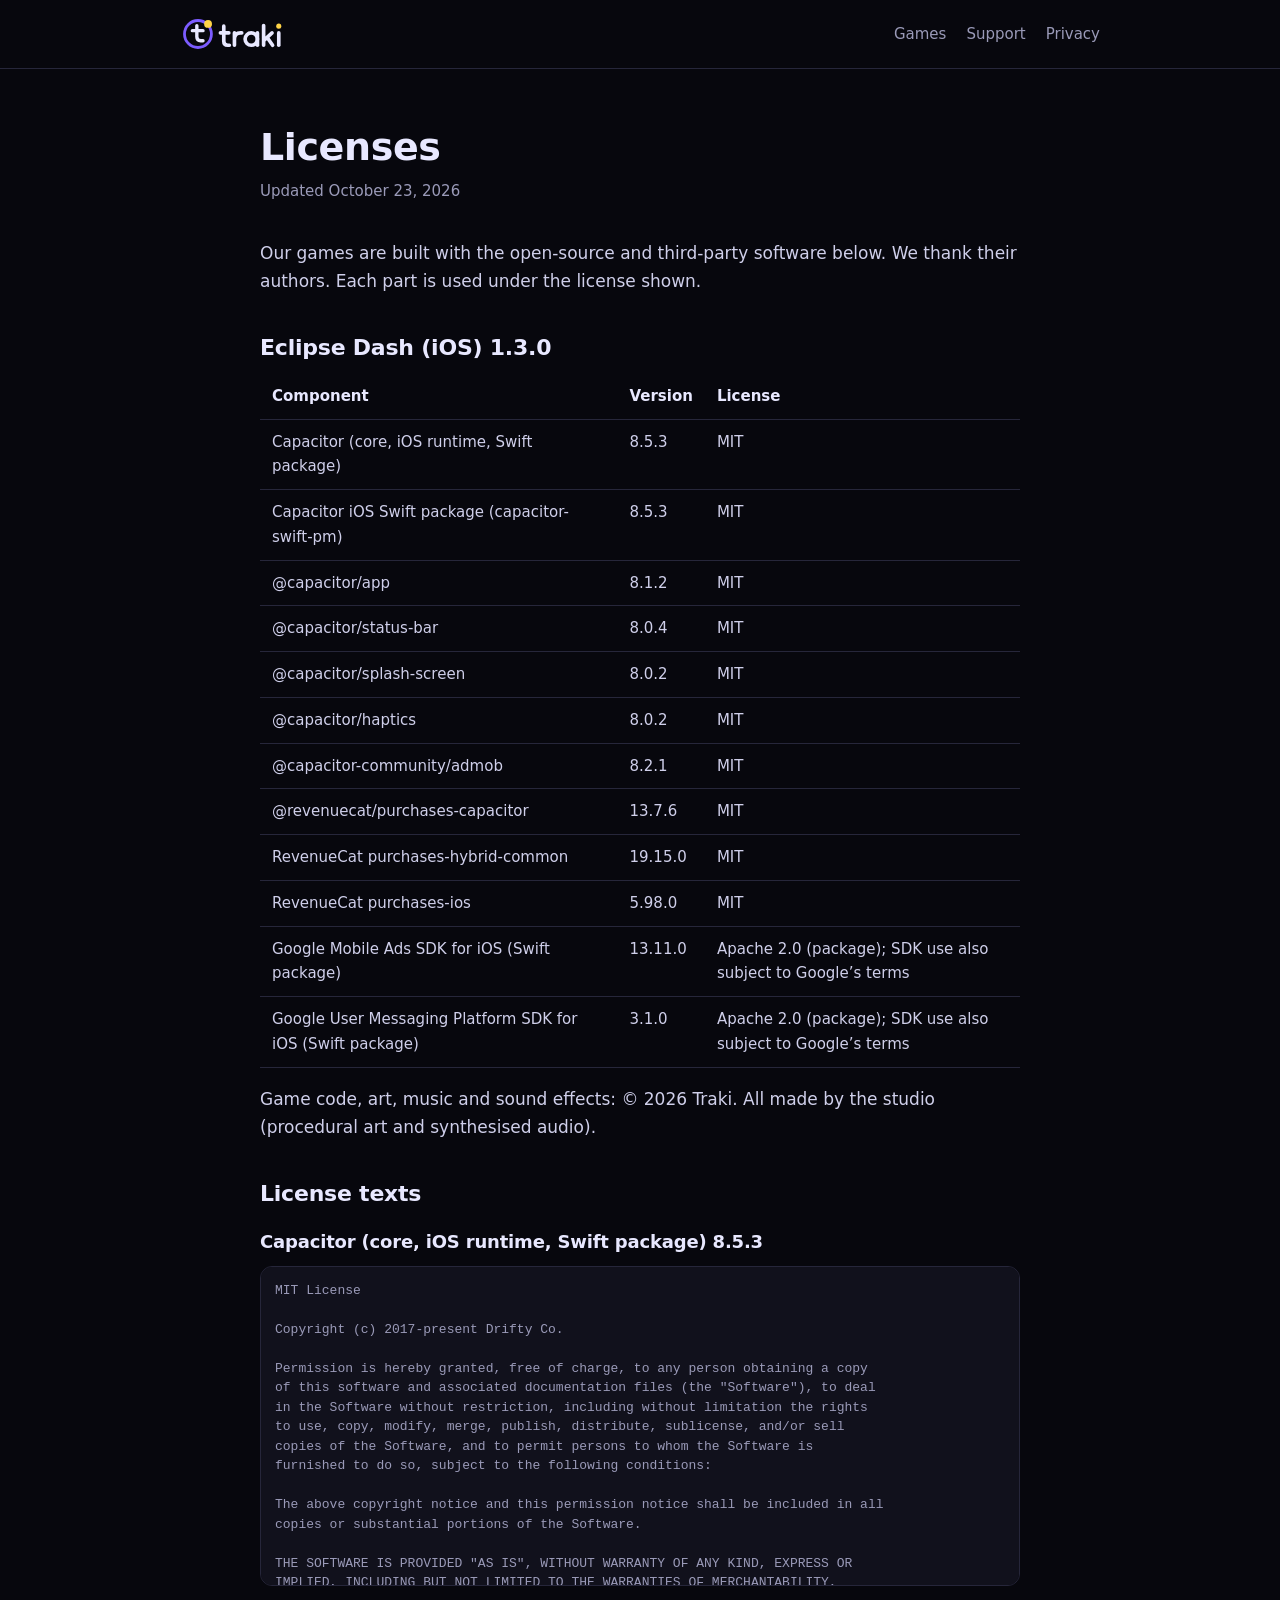
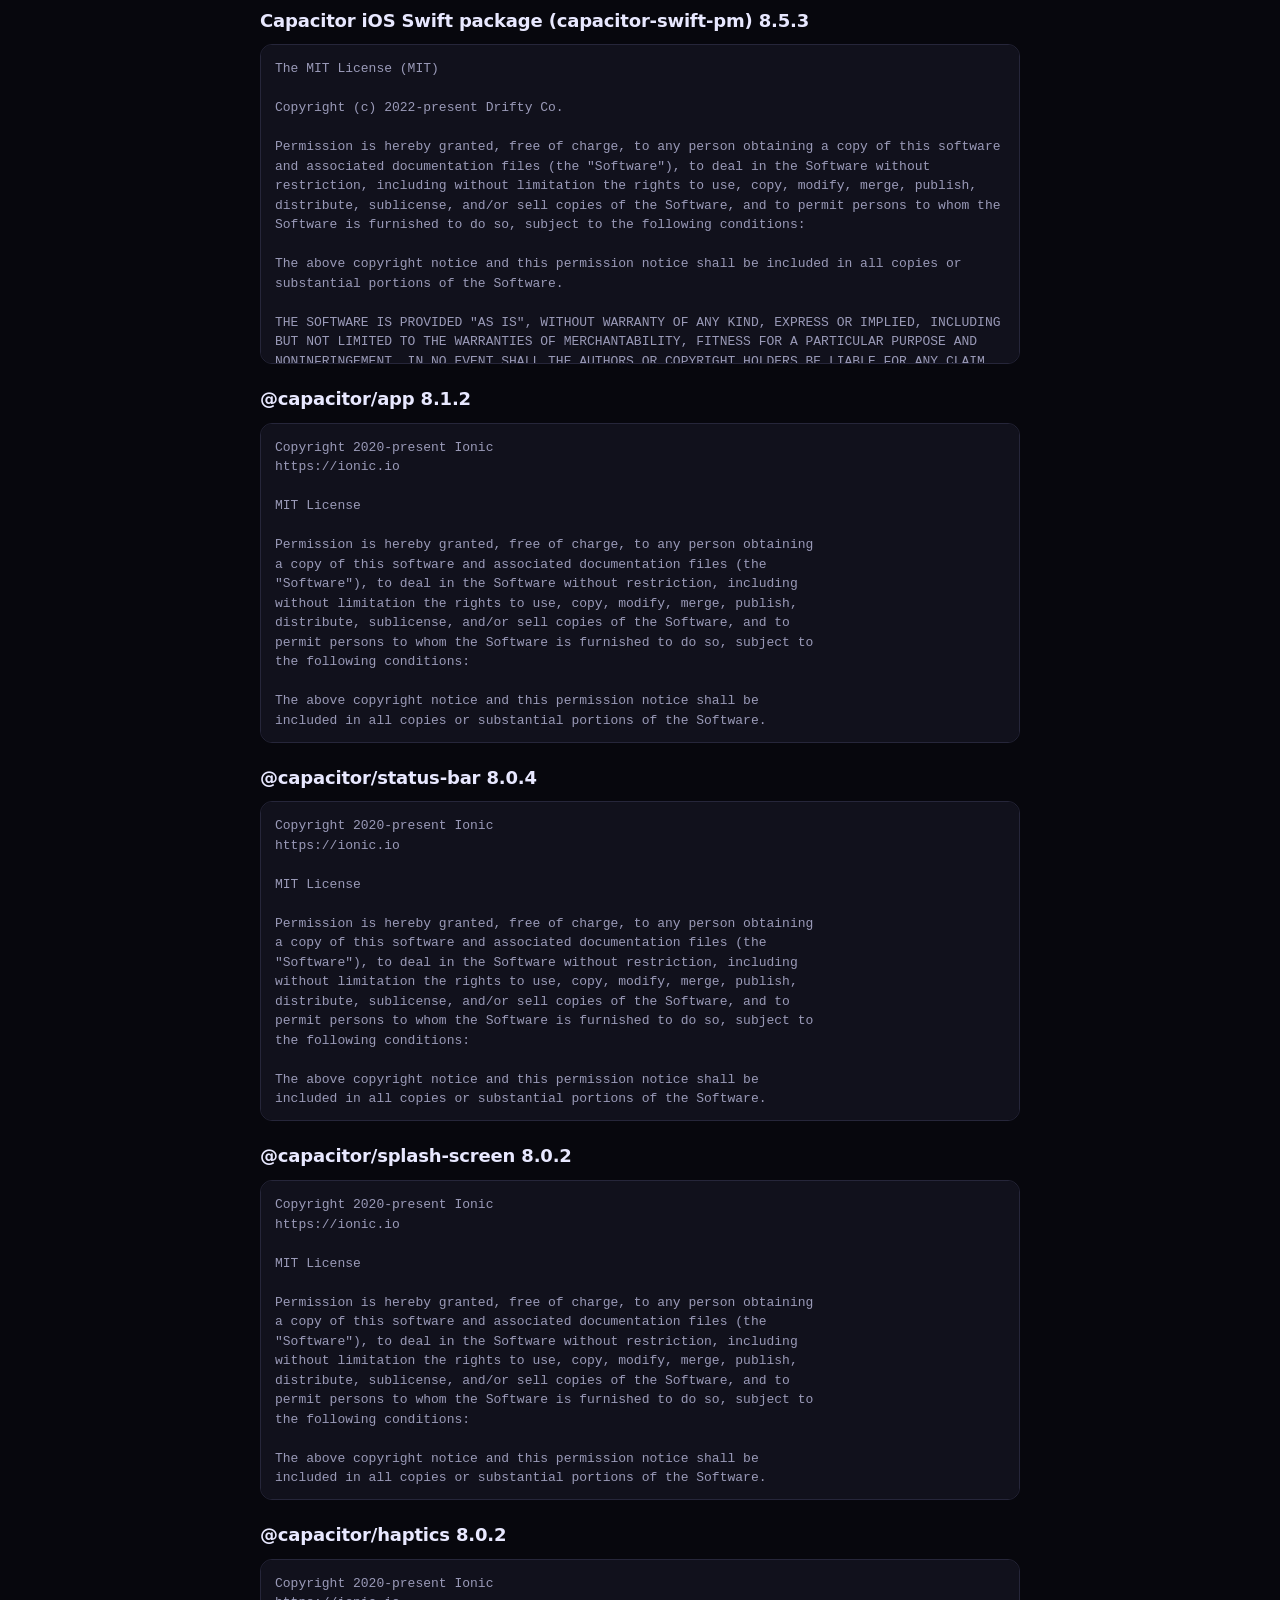
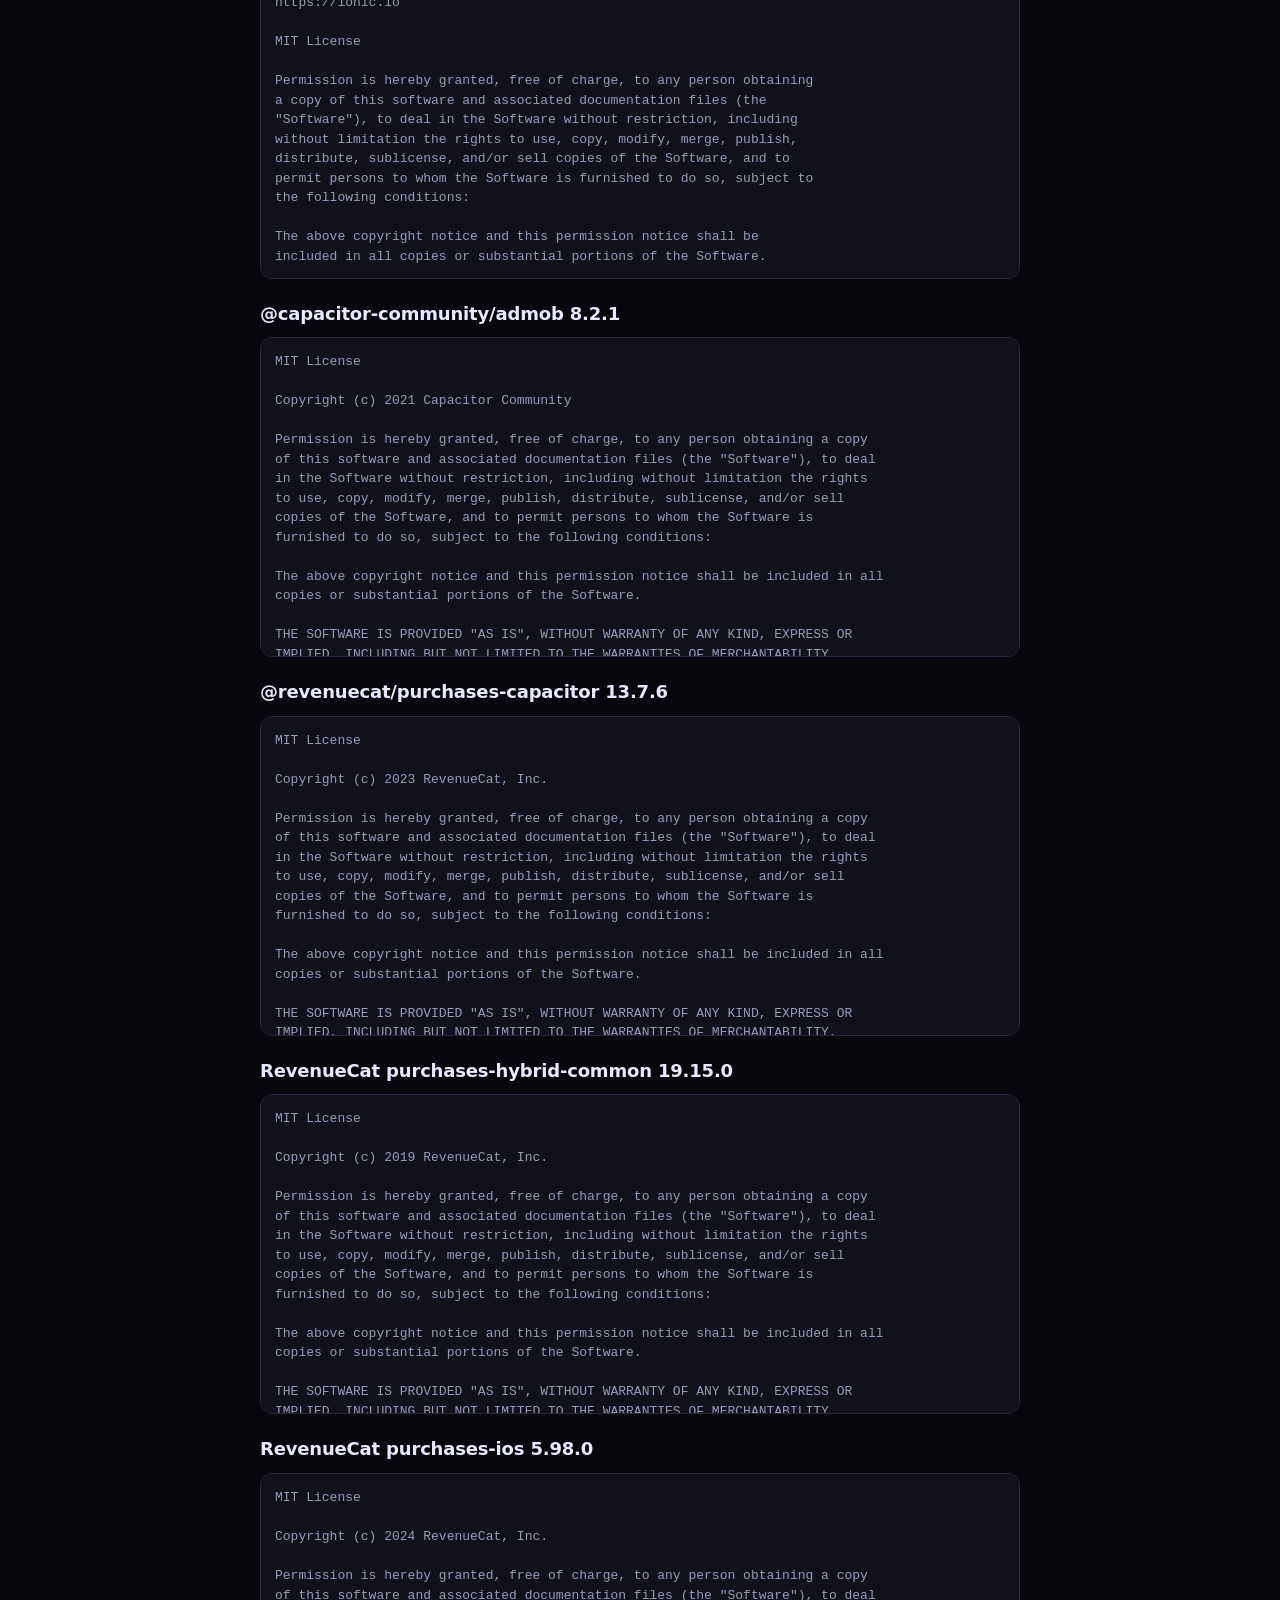
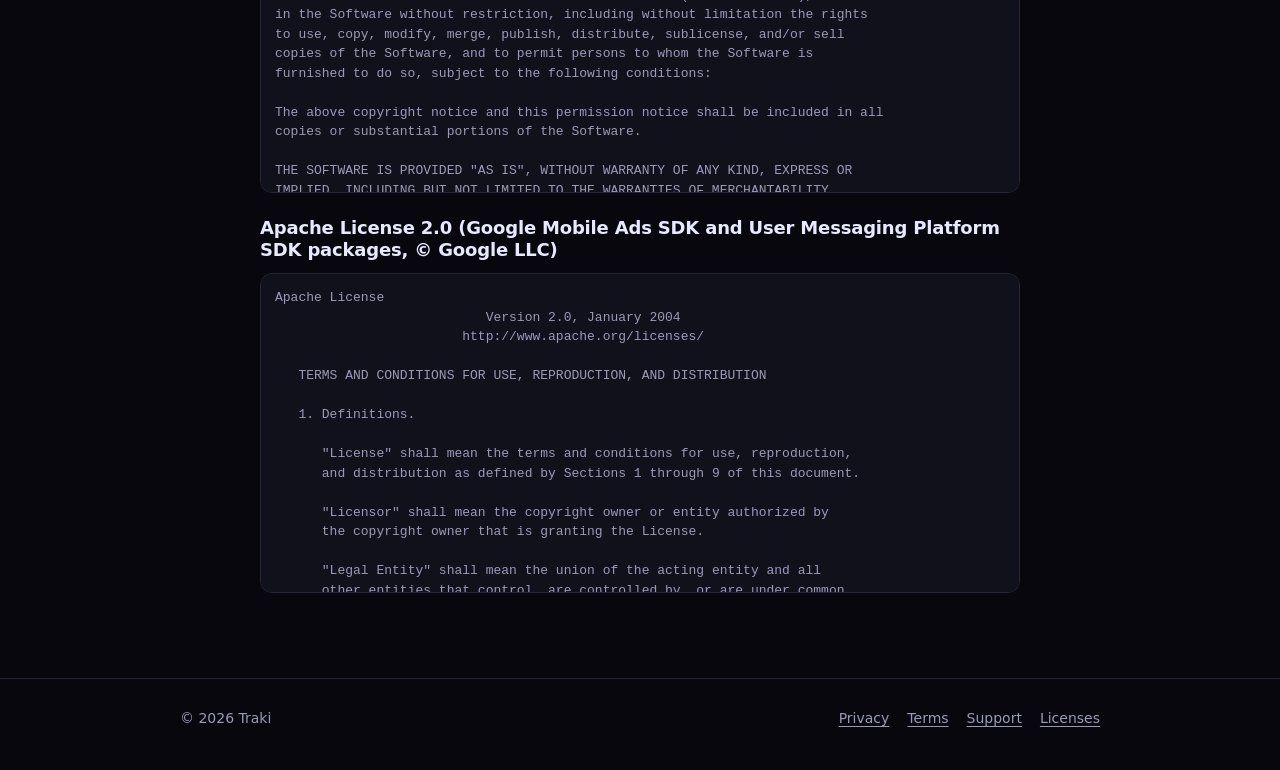
==== licenses.html @ 6c81ede1 "Traki studio site: home, privacy, terms, support, licenses, app-ads.txt Co-Authored-By: Claude Opus " ====
<!doctype html>
<html lang="en">
<head>
  <meta charset="utf-8">
  <meta name="viewport" content="width=device-width, initial-scale=1">
  <title>Licenses — Traki</title>
  <meta name="description" content="Open-source licenses and third-party notices for Traki games.">
  <meta name="theme-color" content="#07070D">
  <link rel="icon" href="assets/favicon.svg" type="image/svg+xml">
  <link rel="apple-touch-icon" href="assets/apple-touch-icon.png">
  <link rel="stylesheet" href="assets/style.css">
</head>
<body>
  <header class="site-header">
    <div class="wrap">
      <a class="brand" href="./"><img src="assets/logo.svg" alt="Traki" width="113" height="36"></a>
      <nav class="nav">
        <a href="./#games">Games</a>
        <a href="support.html">Support</a>
        <a href="privacy.html">Privacy</a>
      </nav>
    </div>
  </header>

  <main class="wrap doc">
    <h1>Licenses</h1>
    <p class="meta">Updated October 23, 2026</p>
    <p>Our games are built with the open-source and third-party software below. We thank their authors. Each part is used under the license shown.</p>

    <h2 id="eclipse-dash">Eclipse Dash (iOS) 1.3.0</h2>
    <div class="table-wrap">
      <table>
        <tr><th>Component</th><th>Version</th><th>License</th></tr>
        <tr><td>Capacitor (core, iOS runtime, Swift package)</td><td>8.5.3</td><td>MIT</td></tr><tr><td>Capacitor iOS Swift package (capacitor-swift-pm)</td><td>8.5.3</td><td>MIT</td></tr><tr><td>@capacitor/app</td><td>8.1.2</td><td>MIT</td></tr><tr><td>@capacitor/status-bar</td><td>8.0.4</td><td>MIT</td></tr><tr><td>@capacitor/splash-screen</td><td>8.0.2</td><td>MIT</td></tr><tr><td>@capacitor/haptics</td><td>8.0.2</td><td>MIT</td></tr><tr><td>@capacitor-community/admob</td><td>8.2.1</td><td>MIT</td></tr><tr><td>@revenuecat/purchases-capacitor</td><td>13.7.6</td><td>MIT</td></tr><tr><td>RevenueCat purchases-hybrid-common</td><td>19.15.0</td><td>MIT</td></tr><tr><td>RevenueCat purchases-ios</td><td>5.98.0</td><td>MIT</td></tr><tr><td>Google Mobile Ads SDK for iOS (Swift package)</td><td>13.11.0</td><td>Apache 2.0 (package); SDK use also subject to Google’s terms</td></tr><tr><td>Google User Messaging Platform SDK for iOS (Swift package)</td><td>3.1.0</td><td>Apache 2.0 (package); SDK use also subject to Google’s terms</td></tr>
      </table>
    </div>
    <p>Game code, art, music and sound effects: © 2026 Traki. All made by the studio (procedural art and synthesised audio).</p>

    <h2>License texts</h2>
    <h3>Capacitor (core, iOS runtime, Swift package) 8.5.3</h3><pre class="license">MIT License

Copyright (c) 2017-present Drifty Co.

Permission is hereby granted, free of charge, to any person obtaining a copy
of this software and associated documentation files (the &quot;Software&quot;), to deal
in the Software without restriction, including without limitation the rights
to use, copy, modify, merge, publish, distribute, sublicense, and/or sell
copies of the Software, and to permit persons to whom the Software is
furnished to do so, subject to the following conditions:

The above copyright notice and this permission notice shall be included in all
copies or substantial portions of the Software.

THE SOFTWARE IS PROVIDED &quot;AS IS&quot;, WITHOUT WARRANTY OF ANY KIND, EXPRESS OR
IMPLIED, INCLUDING BUT NOT LIMITED TO THE WARRANTIES OF MERCHANTABILITY,
FITNESS FOR A PARTICULAR PURPOSE AND NONINFRINGEMENT. IN NO EVENT SHALL THE
AUTHORS OR COPYRIGHT HOLDERS BE LIABLE FOR ANY CLAIM, DAMAGES OR OTHER
LIABILITY, WHETHER IN AN ACTION OF CONTRACT, TORT OR OTHERWISE, ARISING FROM,
OUT OF OR IN CONNECTION WITH THE SOFTWARE OR THE USE OR OTHER DEALINGS IN THE
SOFTWARE.</pre><h3>Capacitor iOS Swift package (capacitor-swift-pm) 8.5.3</h3><pre class="license">The MIT License (MIT)

Copyright (c) 2022-present Drifty Co.

Permission is hereby granted, free of charge, to any person obtaining a copy of this software and associated documentation files (the &quot;Software&quot;), to deal in the Software without restriction, including without limitation the rights to use, copy, modify, merge, publish, distribute, sublicense, and/or sell copies of the Software, and to permit persons to whom the Software is furnished to do so, subject to the following conditions:

The above copyright notice and this permission notice shall be included in all copies or substantial portions of the Software.

THE SOFTWARE IS PROVIDED &quot;AS IS&quot;, WITHOUT WARRANTY OF ANY KIND, EXPRESS OR IMPLIED, INCLUDING BUT NOT LIMITED TO THE WARRANTIES OF MERCHANTABILITY, FITNESS FOR A PARTICULAR PURPOSE AND NONINFRINGEMENT. IN NO EVENT SHALL THE AUTHORS OR COPYRIGHT HOLDERS BE LIABLE FOR ANY CLAIM, DAMAGES OR OTHER LIABILITY, WHETHER IN AN ACTION OF CONTRACT, TORT OR OTHERWISE, ARISING FROM, OUT OF OR IN CONNECTION WITH THE SOFTWARE OR THE USE OR OTHER DEALINGS IN THE SOFTWARE.

Third-party components, software, and/or libraries (collectively, &quot;components&quot;) are included under the licenses specified by their authors. For information about these third-party licenses, refer to the separate legal notices governing such components at NOTICE file at the top level of the package.</pre><h3>@capacitor/app 8.1.2</h3><pre class="license">Copyright 2020-present Ionic
https://ionic.io

MIT License

Permission is hereby granted, free of charge, to any person obtaining
a copy of this software and associated documentation files (the
&quot;Software&quot;), to deal in the Software without restriction, including
without limitation the rights to use, copy, modify, merge, publish,
distribute, sublicense, and/or sell copies of the Software, and to
permit persons to whom the Software is furnished to do so, subject to
the following conditions:

The above copyright notice and this permission notice shall be
included in all copies or substantial portions of the Software.

THE SOFTWARE IS PROVIDED &quot;AS IS&quot;, WITHOUT WARRANTY OF ANY KIND,
EXPRESS OR IMPLIED, INCLUDING BUT NOT LIMITED TO THE WARRANTIES OF
MERCHANTABILITY, FITNESS FOR A PARTICULAR PURPOSE AND
NONINFRINGEMENT. IN NO EVENT SHALL THE AUTHORS OR COPYRIGHT HOLDERS BE
LIABLE FOR ANY CLAIM, DAMAGES OR OTHER LIABILITY, WHETHER IN AN ACTION
OF CONTRACT, TORT OR OTHERWISE, ARISING FROM, OUT OF OR IN CONNECTION
WITH THE SOFTWARE OR THE USE OR OTHER DEALINGS IN THE SOFTWARE.</pre><h3>@capacitor/status-bar 8.0.4</h3><pre class="license">Copyright 2020-present Ionic
https://ionic.io

MIT License

Permission is hereby granted, free of charge, to any person obtaining
a copy of this software and associated documentation files (the
&quot;Software&quot;), to deal in the Software without restriction, including
without limitation the rights to use, copy, modify, merge, publish,
distribute, sublicense, and/or sell copies of the Software, and to
permit persons to whom the Software is furnished to do so, subject to
the following conditions:

The above copyright notice and this permission notice shall be
included in all copies or substantial portions of the Software.

THE SOFTWARE IS PROVIDED &quot;AS IS&quot;, WITHOUT WARRANTY OF ANY KIND,
EXPRESS OR IMPLIED, INCLUDING BUT NOT LIMITED TO THE WARRANTIES OF
MERCHANTABILITY, FITNESS FOR A PARTICULAR PURPOSE AND
NONINFRINGEMENT. IN NO EVENT SHALL THE AUTHORS OR COPYRIGHT HOLDERS BE
LIABLE FOR ANY CLAIM, DAMAGES OR OTHER LIABILITY, WHETHER IN AN ACTION
OF CONTRACT, TORT OR OTHERWISE, ARISING FROM, OUT OF OR IN CONNECTION
WITH THE SOFTWARE OR THE USE OR OTHER DEALINGS IN THE SOFTWARE.</pre><h3>@capacitor/splash-screen 8.0.2</h3><pre class="license">Copyright 2020-present Ionic
https://ionic.io

MIT License

Permission is hereby granted, free of charge, to any person obtaining
a copy of this software and associated documentation files (the
&quot;Software&quot;), to deal in the Software without restriction, including
without limitation the rights to use, copy, modify, merge, publish,
distribute, sublicense, and/or sell copies of the Software, and to
permit persons to whom the Software is furnished to do so, subject to
the following conditions:

The above copyright notice and this permission notice shall be
included in all copies or substantial portions of the Software.

THE SOFTWARE IS PROVIDED &quot;AS IS&quot;, WITHOUT WARRANTY OF ANY KIND,
EXPRESS OR IMPLIED, INCLUDING BUT NOT LIMITED TO THE WARRANTIES OF
MERCHANTABILITY, FITNESS FOR A PARTICULAR PURPOSE AND
NONINFRINGEMENT. IN NO EVENT SHALL THE AUTHORS OR COPYRIGHT HOLDERS BE
LIABLE FOR ANY CLAIM, DAMAGES OR OTHER LIABILITY, WHETHER IN AN ACTION
OF CONTRACT, TORT OR OTHERWISE, ARISING FROM, OUT OF OR IN CONNECTION
WITH THE SOFTWARE OR THE USE OR OTHER DEALINGS IN THE SOFTWARE.</pre><h3>@capacitor/haptics 8.0.2</h3><pre class="license">Copyright 2020-present Ionic
https://ionic.io

MIT License

Permission is hereby granted, free of charge, to any person obtaining
a copy of this software and associated documentation files (the
&quot;Software&quot;), to deal in the Software without restriction, including
without limitation the rights to use, copy, modify, merge, publish,
distribute, sublicense, and/or sell copies of the Software, and to
permit persons to whom the Software is furnished to do so, subject to
the following conditions:

The above copyright notice and this permission notice shall be
included in all copies or substantial portions of the Software.

THE SOFTWARE IS PROVIDED &quot;AS IS&quot;, WITHOUT WARRANTY OF ANY KIND,
EXPRESS OR IMPLIED, INCLUDING BUT NOT LIMITED TO THE WARRANTIES OF
MERCHANTABILITY, FITNESS FOR A PARTICULAR PURPOSE AND
NONINFRINGEMENT. IN NO EVENT SHALL THE AUTHORS OR COPYRIGHT HOLDERS BE
LIABLE FOR ANY CLAIM, DAMAGES OR OTHER LIABILITY, WHETHER IN AN ACTION
OF CONTRACT, TORT OR OTHERWISE, ARISING FROM, OUT OF OR IN CONNECTION
WITH THE SOFTWARE OR THE USE OR OTHER DEALINGS IN THE SOFTWARE.</pre><h3>@capacitor-community/admob 8.2.1</h3><pre class="license">MIT License

Copyright (c) 2021 Capacitor Community

Permission is hereby granted, free of charge, to any person obtaining a copy
of this software and associated documentation files (the &quot;Software&quot;), to deal
in the Software without restriction, including without limitation the rights
to use, copy, modify, merge, publish, distribute, sublicense, and/or sell
copies of the Software, and to permit persons to whom the Software is
furnished to do so, subject to the following conditions:

The above copyright notice and this permission notice shall be included in all
copies or substantial portions of the Software.

THE SOFTWARE IS PROVIDED &quot;AS IS&quot;, WITHOUT WARRANTY OF ANY KIND, EXPRESS OR
IMPLIED, INCLUDING BUT NOT LIMITED TO THE WARRANTIES OF MERCHANTABILITY,
FITNESS FOR A PARTICULAR PURPOSE AND NONINFRINGEMENT. IN NO EVENT SHALL THE
AUTHORS OR COPYRIGHT HOLDERS BE LIABLE FOR ANY CLAIM, DAMAGES OR OTHER
LIABILITY, WHETHER IN AN ACTION OF CONTRACT, TORT OR OTHERWISE, ARISING FROM,
OUT OF OR IN CONNECTION WITH THE SOFTWARE OR THE USE OR OTHER DEALINGS IN THE
SOFTWARE.</pre><h3>@revenuecat/purchases-capacitor 13.7.6</h3><pre class="license">MIT License

Copyright (c) 2023 RevenueCat, Inc.

Permission is hereby granted, free of charge, to any person obtaining a copy
of this software and associated documentation files (the &quot;Software&quot;), to deal
in the Software without restriction, including without limitation the rights
to use, copy, modify, merge, publish, distribute, sublicense, and/or sell
copies of the Software, and to permit persons to whom the Software is
furnished to do so, subject to the following conditions:

The above copyright notice and this permission notice shall be included in all
copies or substantial portions of the Software.

THE SOFTWARE IS PROVIDED &quot;AS IS&quot;, WITHOUT WARRANTY OF ANY KIND, EXPRESS OR
IMPLIED, INCLUDING BUT NOT LIMITED TO THE WARRANTIES OF MERCHANTABILITY,
FITNESS FOR A PARTICULAR PURPOSE AND NONINFRINGEMENT. IN NO EVENT SHALL THE
AUTHORS OR COPYRIGHT HOLDERS BE LIABLE FOR ANY CLAIM, DAMAGES OR OTHER
LIABILITY, WHETHER IN AN ACTION OF CONTRACT, TORT OR OTHERWISE, ARISING FROM,
OUT OF OR IN CONNECTION WITH THE SOFTWARE OR THE USE OR OTHER DEALINGS IN THE
SOFTWARE.</pre><h3>RevenueCat purchases-hybrid-common 19.15.0</h3><pre class="license">MIT License

Copyright (c) 2019 RevenueCat, Inc.

Permission is hereby granted, free of charge, to any person obtaining a copy
of this software and associated documentation files (the &quot;Software&quot;), to deal
in the Software without restriction, including without limitation the rights
to use, copy, modify, merge, publish, distribute, sublicense, and/or sell
copies of the Software, and to permit persons to whom the Software is
furnished to do so, subject to the following conditions:

The above copyright notice and this permission notice shall be included in all
copies or substantial portions of the Software.

THE SOFTWARE IS PROVIDED &quot;AS IS&quot;, WITHOUT WARRANTY OF ANY KIND, EXPRESS OR
IMPLIED, INCLUDING BUT NOT LIMITED TO THE WARRANTIES OF MERCHANTABILITY,
FITNESS FOR A PARTICULAR PURPOSE AND NONINFRINGEMENT. IN NO EVENT SHALL THE
AUTHORS OR COPYRIGHT HOLDERS BE LIABLE FOR ANY CLAIM, DAMAGES OR OTHER
LIABILITY, WHETHER IN AN ACTION OF CONTRACT, TORT OR OTHERWISE, ARISING FROM,
OUT OF OR IN CONNECTION WITH THE SOFTWARE OR THE USE OR OTHER DEALINGS IN THE
SOFTWARE.</pre><h3>RevenueCat purchases-ios 5.98.0</h3><pre class="license">MIT License

Copyright (c) 2024 RevenueCat, Inc.

Permission is hereby granted, free of charge, to any person obtaining a copy
of this software and associated documentation files (the &quot;Software&quot;), to deal
in the Software without restriction, including without limitation the rights
to use, copy, modify, merge, publish, distribute, sublicense, and/or sell
copies of the Software, and to permit persons to whom the Software is
furnished to do so, subject to the following conditions:

The above copyright notice and this permission notice shall be included in all
copies or substantial portions of the Software.

THE SOFTWARE IS PROVIDED &quot;AS IS&quot;, WITHOUT WARRANTY OF ANY KIND, EXPRESS OR
IMPLIED, INCLUDING BUT NOT LIMITED TO THE WARRANTIES OF MERCHANTABILITY,
FITNESS FOR A PARTICULAR PURPOSE AND NONINFRINGEMENT. IN NO EVENT SHALL THE
AUTHORS OR COPYRIGHT HOLDERS BE LIABLE FOR ANY CLAIM, DAMAGES OR OTHER
LIABILITY, WHETHER IN AN ACTION OF CONTRACT, TORT OR OTHERWISE, ARISING FROM,
OUT OF OR IN CONNECTION WITH THE SOFTWARE OR THE USE OR OTHER DEALINGS IN THE
SOFTWARE.</pre>
    <h3>Apache License 2.0 (Google Mobile Ads SDK and User Messaging Platform SDK packages, © Google LLC)</h3>
    <pre class="license">Apache License
                           Version 2.0, January 2004
                        http://www.apache.org/licenses/

   TERMS AND CONDITIONS FOR USE, REPRODUCTION, AND DISTRIBUTION

   1. Definitions.

      &quot;License&quot; shall mean the terms and conditions for use, reproduction,
      and distribution as defined by Sections 1 through 9 of this document.

      &quot;Licensor&quot; shall mean the copyright owner or entity authorized by
      the copyright owner that is granting the License.

      &quot;Legal Entity&quot; shall mean the union of the acting entity and all
      other entities that control, are controlled by, or are under common
      control with that entity. For the purposes of this definition,
      &quot;control&quot; means (i) the power, direct or indirect, to cause the
      direction or management of such entity, whether by contract or
      otherwise, or (ii) ownership of fifty percent (50%) or more of the
      outstanding shares, or (iii) beneficial ownership of such entity.

      &quot;You&quot; (or &quot;Your&quot;) shall mean an individual or Legal Entity
      exercising permissions granted by this License.

      &quot;Source&quot; form shall mean the preferred form for making modifications,
      including but not limited to software source code, documentation
      source, and configuration files.

      &quot;Object&quot; form shall mean any form resulting from mechanical
      transformation or translation of a Source form, including but
      not limited to compiled object code, generated documentation,
      and conversions to other media types.

      &quot;Work&quot; shall mean the work of authorship, whether in Source or
      Object form, made available under the License, as indicated by a
      copyright notice that is included in or attached to the work
      (an example is provided in the Appendix below).

      &quot;Derivative Works&quot; shall mean any work, whether in Source or Object
      form, that is based on (or derived from) the Work and for which the
      editorial revisions, annotations, elaborations, or other modifications
      represent, as a whole, an original work of authorship. For the purposes
      of this License, Derivative Works shall not include works that remain
      separable from, or merely link (or bind by name) to the interfaces of,
      the Work and Derivative Works thereof.

      &quot;Contribution&quot; shall mean any work of authorship, including
      the original version of the Work and any modifications or additions
      to that Work or Derivative Works thereof, that is intentionally
      submitted to Licensor for inclusion in the Work by the copyright owner
      or by an individual or Legal Entity authorized to submit on behalf of
      the copyright owner. For the purposes of this definition, &quot;submitted&quot;
      means any form of electronic, verbal, or written communication sent
      to the Licensor or its representatives, including but not limited to
      communication on electronic mailing lists, source code control systems,
      and issue tracking systems that are managed by, or on behalf of, the
      Licensor for the purpose of discussing and improving the Work, but
      excluding communication that is conspicuously marked or otherwise
      designated in writing by the copyright owner as &quot;Not a Contribution.&quot;

      &quot;Contributor&quot; shall mean Licensor and any individual or Legal Entity
      on behalf of whom a Contribution has been received by Licensor and
      subsequently incorporated within the Work.

   2. Grant of Copyright License. Subject to the terms and conditions of
      this License, each Contributor hereby grants to You a perpetual,
      worldwide, non-exclusive, no-charge, royalty-free, irrevocable
      copyright license to reproduce, prepare Derivative Works of,
      publicly display, publicly perform, sublicense, and distribute the
      Work and such Derivative Works in Source or Object form.

   3. Grant of Patent License. Subject to the terms and conditions of
      this License, each Contributor hereby grants to You a perpetual,
      worldwide, non-exclusive, no-charge, royalty-free, irrevocable
      (except as stated in this section) patent license to make, have made,
      use, offer to sell, sell, import, and otherwise transfer the Work,
      where such license applies only to those patent claims licensable
      by such Contributor that are necessarily infringed by their
      Contribution(s) alone or by combination of their Contribution(s)
      with the Work to which such Contribution(s) was submitted. If You
      institute patent litigation against any entity (including a
      cross-claim or counterclaim in a lawsuit) alleging that the Work
      or a Contribution incorporated within the Work constitutes direct
      or contributory patent infringement, then any patent licenses
      granted to You under this License for that Work shall terminate
      as of the date such litigation is filed.

   4. Redistribution. You may reproduce and distribute copies of the
      Work or Derivative Works thereof in any medium, with or without
      modifications, and in Source or Object form, provided that You
      meet the following conditions:

      (a) You must give any other recipients of the Work or
          Derivative Works a copy of this License; and

      (b) You must cause any modified files to carry prominent notices
          stating that You changed the files; and

      (c) You must retain, in the Source form of any Derivative Works
          that You distribute, all copyright, patent, trademark, and
          attribution notices from the Source form of the Work,
          excluding those notices that do not pertain to any part of
          the Derivative Works; and

      (d) If the Work includes a &quot;NOTICE&quot; text file as part of its
          distribution, then any Derivative Works that You distribute must
          include a readable copy of the attribution notices contained
          within such NOTICE file, excluding those notices that do not
          pertain to any part of the Derivative Works, in at least one
          of the following places: within a NOTICE text file distributed
          as part of the Derivative Works; within the Source form or
          documentation, if provided along with the Derivative Works; or,
          within a display generated by the Derivative Works, if and
          wherever such third-party notices normally appear. The contents
          of the NOTICE file are for informational purposes only and
          do not modify the License. You may add Your own attribution
          notices within Derivative Works that You distribute, alongside
          or as an addendum to the NOTICE text from the Work, provided
          that such additional attribution notices cannot be construed
          as modifying the License.

      You may add Your own copyright statement to Your modifications and
      may provide additional or different license terms and conditions
      for use, reproduction, or distribution of Your modifications, or
      for any such Derivative Works as a whole, provided Your use,
      reproduction, and distribution of the Work otherwise complies with
      the conditions stated in this License.

   5. Submission of Contributions. Unless You explicitly state otherwise,
      any Contribution intentionally submitted for inclusion in the Work
      by You to the Licensor shall be under the terms and conditions of
      this License, without any additional terms or conditions.
      Notwithstanding the above, nothing herein shall supersede or modify
      the terms of any separate license agreement you may have executed
      with Licensor regarding such Contributions.

   6. Trademarks. This License does not grant permission to use the trade
      names, trademarks, service marks, or product names of the Licensor,
      except as required for reasonable and customary use in describing the
      origin of the Work and reproducing the content of the NOTICE file.

   7. Disclaimer of Warranty. Unless required by applicable law or
      agreed to in writing, Licensor provides the Work (and each
      Contributor provides its Contributions) on an &quot;AS IS&quot; BASIS,
      WITHOUT WARRANTIES OR CONDITIONS OF ANY KIND, either express or
      implied, including, without limitation, any warranties or conditions
      of TITLE, NON-INFRINGEMENT, MERCHANTABILITY, or FITNESS FOR A
      PARTICULAR PURPOSE. You are solely responsible for determining the
      appropriateness of using or redistributing the Work and assume any
      risks associated with Your exercise of permissions under this License.

   8. Limitation of Liability. In no event and under no legal theory,
      whether in tort (including negligence), contract, or otherwise,
      unless required by applicable law (such as deliberate and grossly
      negligent acts) or agreed to in writing, shall any Contributor be
      liable to You for damages, including any direct, indirect, special,
      incidental, or consequential damages of any character arising as a
      result of this License or out of the use or inability to use the
      Work (including but not limited to damages for loss of goodwill,
      work stoppage, computer failure or malfunction, or any and all
      other commercial damages or losses), even if such Contributor
      has been advised of the possibility of such damages.

   9. Accepting Warranty or Additional Liability. While redistributing
      the Work or Derivative Works thereof, You may choose to offer,
      and charge a fee for, acceptance of support, warranty, indemnity,
      or other liability obligations and/or rights consistent with this
      License. However, in accepting such obligations, You may act only
      on Your own behalf and on Your sole responsibility, not on behalf
      of any other Contributor, and only if You agree to indemnify,
      defend, and hold each Contributor harmless for any liability
      incurred by, or claims asserted against, such Contributor by reason
      of your accepting any such warranty or additional liability.

   END OF TERMS AND CONDITIONS

   APPENDIX: How to apply the Apache License to your work.

      To apply the Apache License to your work, attach the following
      boilerplate notice, with the fields enclosed by brackets &quot;[]&quot;
      replaced with your own identifying information. (Don&#x27;t include
      the brackets!)  The text should be enclosed in the appropriate
      comment syntax for the file format. We also recommend that a
      file or class name and description of purpose be included on the
      same &quot;printed page&quot; as the copyright notice for easier
      identification within third-party archives.

   Copyright 2021 Google LLC

   Licensed under the Apache License, Version 2.0 (the &quot;License&quot;);
   you may not use this file except in compliance with the License.
   You may obtain a copy of the License at

       http://www.apache.org/licenses/LICENSE-2.0

   Unless required by applicable law or agreed to in writing, software
   distributed under the License is distributed on an &quot;AS IS&quot; BASIS,
   WITHOUT WARRANTIES OR CONDITIONS OF ANY KIND, either express or implied.
   See the License for the specific language governing permissions and
   limitations under the License.</pre>
  </main>

  <footer class="site-footer">
    <div class="wrap">
      <span>© 2026 Traki</span>
      <nav>
        <a href="privacy.html">Privacy</a>
        <a href="terms.html">Terms</a>
        <a href="support.html">Support</a>
        <a href="licenses.html">Licenses</a>
      </nav>
    </div>
  </footer>
</body>
</html>
---- assets/style.css ----
/* Traki studio site — Midnight arcade palette */
:root {
  --bg: #07070D;
  --surface: #11111C;
  --surface-2: #1A1A2A;
  --line: #26263A;
  --text: #E8E8FF;
  --muted: #9A9AB8;
  --violet: #7C5CFF;
  --violet-soft: #A994FF;
  --sun: #FFD447;
  --radius: 16px;
  --max: 960px;
  color-scheme: dark;
}

* { box-sizing: border-box; }
html { -webkit-text-size-adjust: 100%; }
body {
  margin: 0;
  background: var(--bg);
  color: var(--text);
  font: 17px/1.65 ui-rounded, "SF Pro Rounded", system-ui, -apple-system, "Segoe UI", Roboto, sans-serif;
}
a { color: var(--violet-soft); text-underline-offset: 3px; }
a:hover { color: var(--sun); }
img { max-width: 100%; height: auto; display: block; }

.wrap { max-width: var(--max); margin: 0 auto; padding: 0 20px; }

/* header */
.site-header { border-bottom: 1px solid var(--line); }
.site-header .wrap { display: flex; align-items: center; justify-content: space-between; gap: 16px; height: 68px; }
.brand img { height: 36px; width: auto; }
.nav { display: flex; gap: 20px; font-size: 15px; }
.nav a { color: var(--muted); text-decoration: none; }
.nav a:hover, .nav a[aria-current="page"] { color: var(--text); }

/* hero */
.hero { position: relative; overflow: hidden; padding: 88px 0 72px; text-align: center; }
.orbit {
  position: absolute; left: 50%; top: 0; width: min(640px, 130vw); aspect-ratio: 1;
  transform: translate(-50%, -58%); border: 2px solid rgba(124, 92, 255, .28); border-radius: 50%;
  pointer-events: none;
}
.hero img { width: min(420px, 80vw); margin: 0 auto 28px; position: relative; }
.hero p { color: var(--muted); font-size: 20px; margin: 0 auto; max-width: 30ch; position: relative; }

/* sections */
section { padding: 48px 0; }
h1, h2, h3 { line-height: 1.2; letter-spacing: -.01em; }
h2 { font-size: 28px; margin: 0 0 24px; }

.game {
  display: grid; grid-template-columns: 260px 1fr; gap: 32px; align-items: center;
  background: var(--surface); border: 1px solid var(--line); border-radius: 24px; padding: 28px;
}
.game img { border-radius: 18px; border: 1px solid var(--line); }
.game h3 { font-size: 26px; margin: 0 0 8px; }
.game p { color: var(--muted); margin: 0 0 16px; }
.tag {
  display: inline-block; font-size: 13px; padding: 4px 12px; border-radius: 999px;
  background: rgba(255, 212, 71, .12); color: var(--sun); margin-bottom: 12px;
}
.links { display: flex; flex-wrap: wrap; gap: 16px; font-size: 15px; }

.about { color: var(--muted); max-width: 62ch; }

/* legal + support pages */
.doc { padding-top: 56px; padding-bottom: 72px; max-width: 800px; }
.doc h1 { font-size: 38px; margin: 0 0 8px; }
.doc .meta { color: var(--muted); margin: 0 0 36px; font-size: 15px; }
.doc h2 { font-size: 22px; margin: 40px 0 12px; }
.doc h3 { font-size: 18px; margin: 24px 0 8px; }
.doc p, .doc li { color: #CFCFEA; }
.doc ul { padding-left: 22px; }
.doc li { margin: 6px 0; }
.callout {
  background: var(--surface); border: 1px solid var(--line); border-left: 4px solid var(--violet);
  border-radius: 0 var(--radius) var(--radius) 0; padding: 16px 20px; margin: 0 0 32px;
}
.callout p { margin: 0; }
.table-wrap { overflow-x: auto; }
table { width: 100%; border-collapse: collapse; font-size: 15px; }
th, td { text-align: left; vertical-align: top; padding: 10px 12px; border-bottom: 1px solid var(--line); }
th { color: var(--text); font-weight: 600; }
td { color: #CFCFEA; }
.faq details {
  background: var(--surface); border: 1px solid var(--line); border-radius: var(--radius);
  padding: 14px 20px; margin: 0 0 12px;
}
.faq summary { cursor: pointer; font-weight: 600; }
.faq details p { margin: 10px 0 0; }
.mail {
  display: inline-block; background: var(--violet); color: #fff; text-decoration: none;
  padding: 12px 22px; border-radius: 999px; font-weight: 600;
}
.mail:hover { background: var(--sun); color: var(--bg); }

/* footer */
.site-footer { border-top: 1px solid var(--line); padding: 28px 0 40px; color: var(--muted); font-size: 14px; }
.site-footer .wrap { display: flex; flex-wrap: wrap; justify-content: space-between; gap: 12px; }
.site-footer nav { display: flex; gap: 18px; }
.site-footer a { color: var(--muted); }

@media (max-width: 640px) {
  .nav { gap: 14px; font-size: 14px; }
  .brand img { height: 30px; }
  .hero { padding: 64px 0 48px; }
  .game { grid-template-columns: 1fr; padding: 20px; }
  .game img { max-width: 280px; width: 100%; margin: 0 auto; }
  .doc h1 { font-size: 30px; }
}

/* Licenses page */
pre.license { white-space: pre-wrap; word-break: break-word; font-size: 13px; line-height: 1.5; background: var(--surface); border: 1px solid var(--line); border-radius: 12px; padding: 14px; max-height: 320px; overflow: auto; color: var(--muted); }
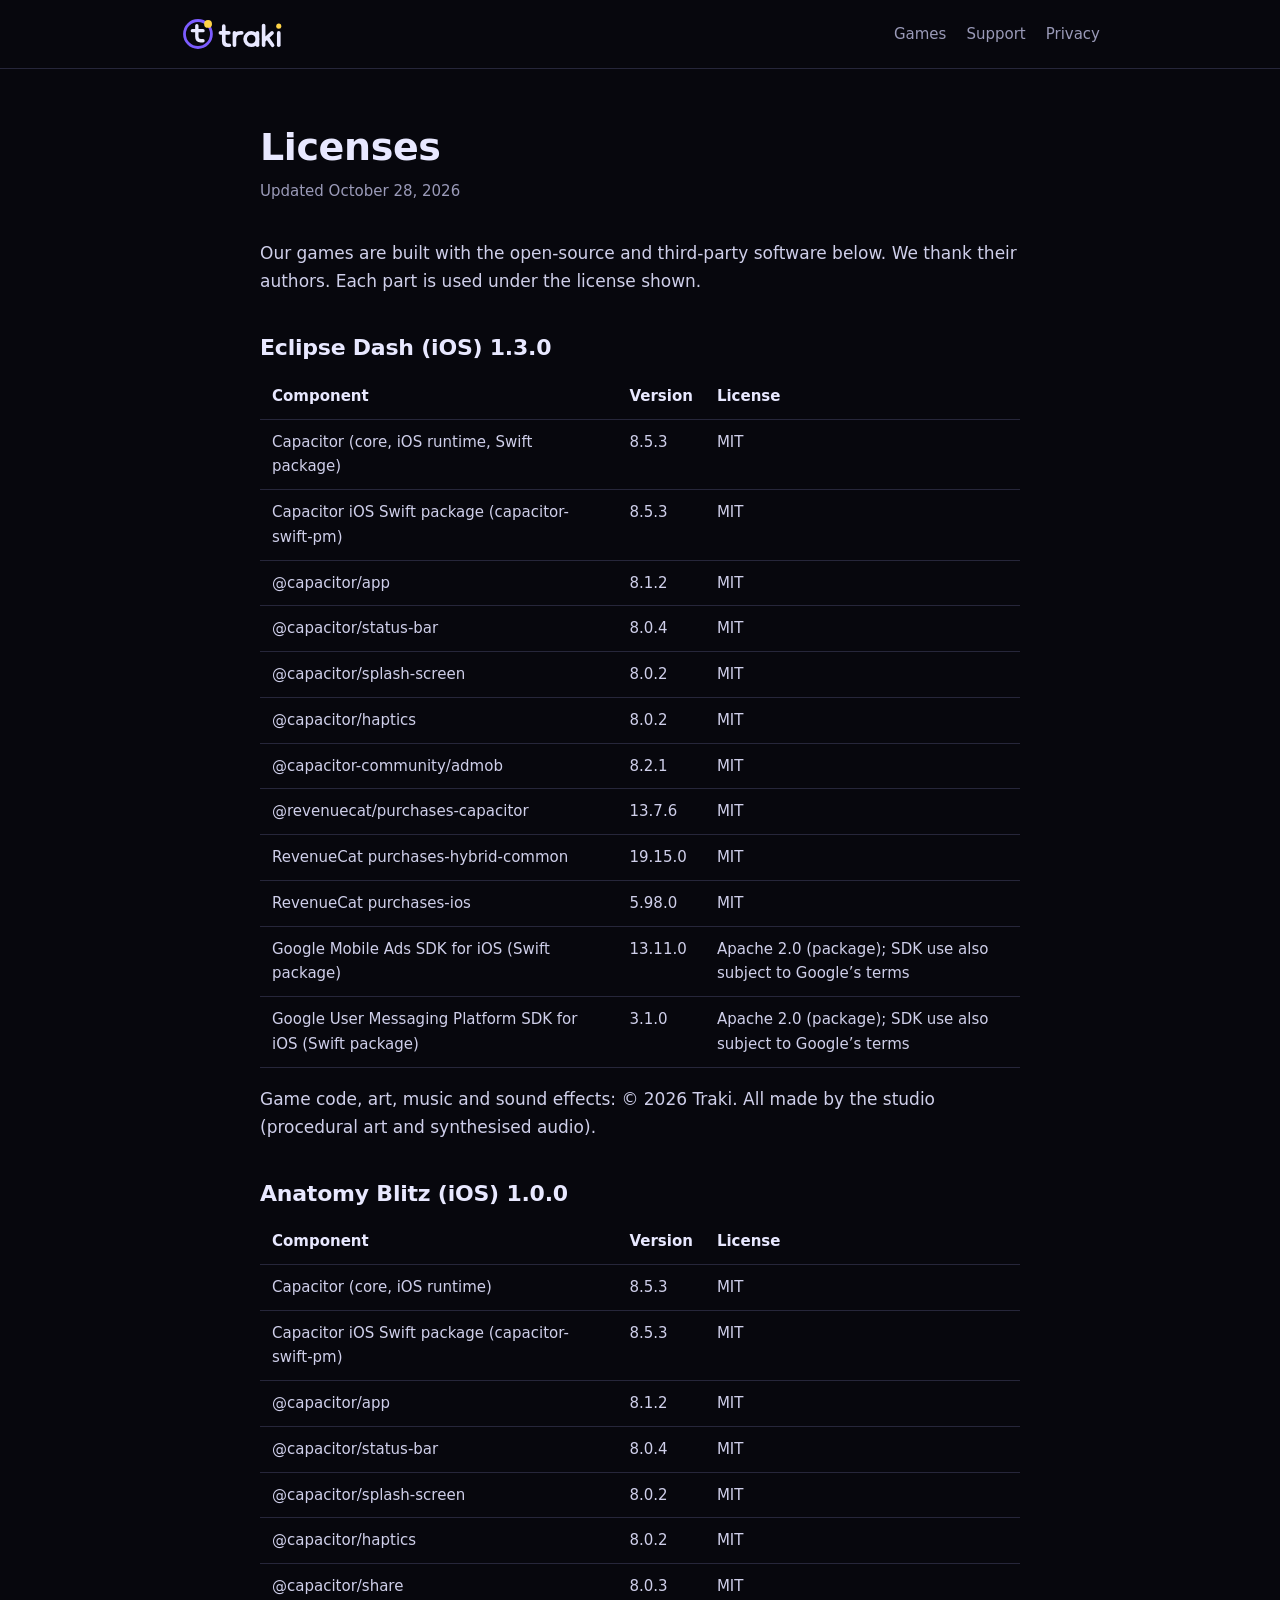
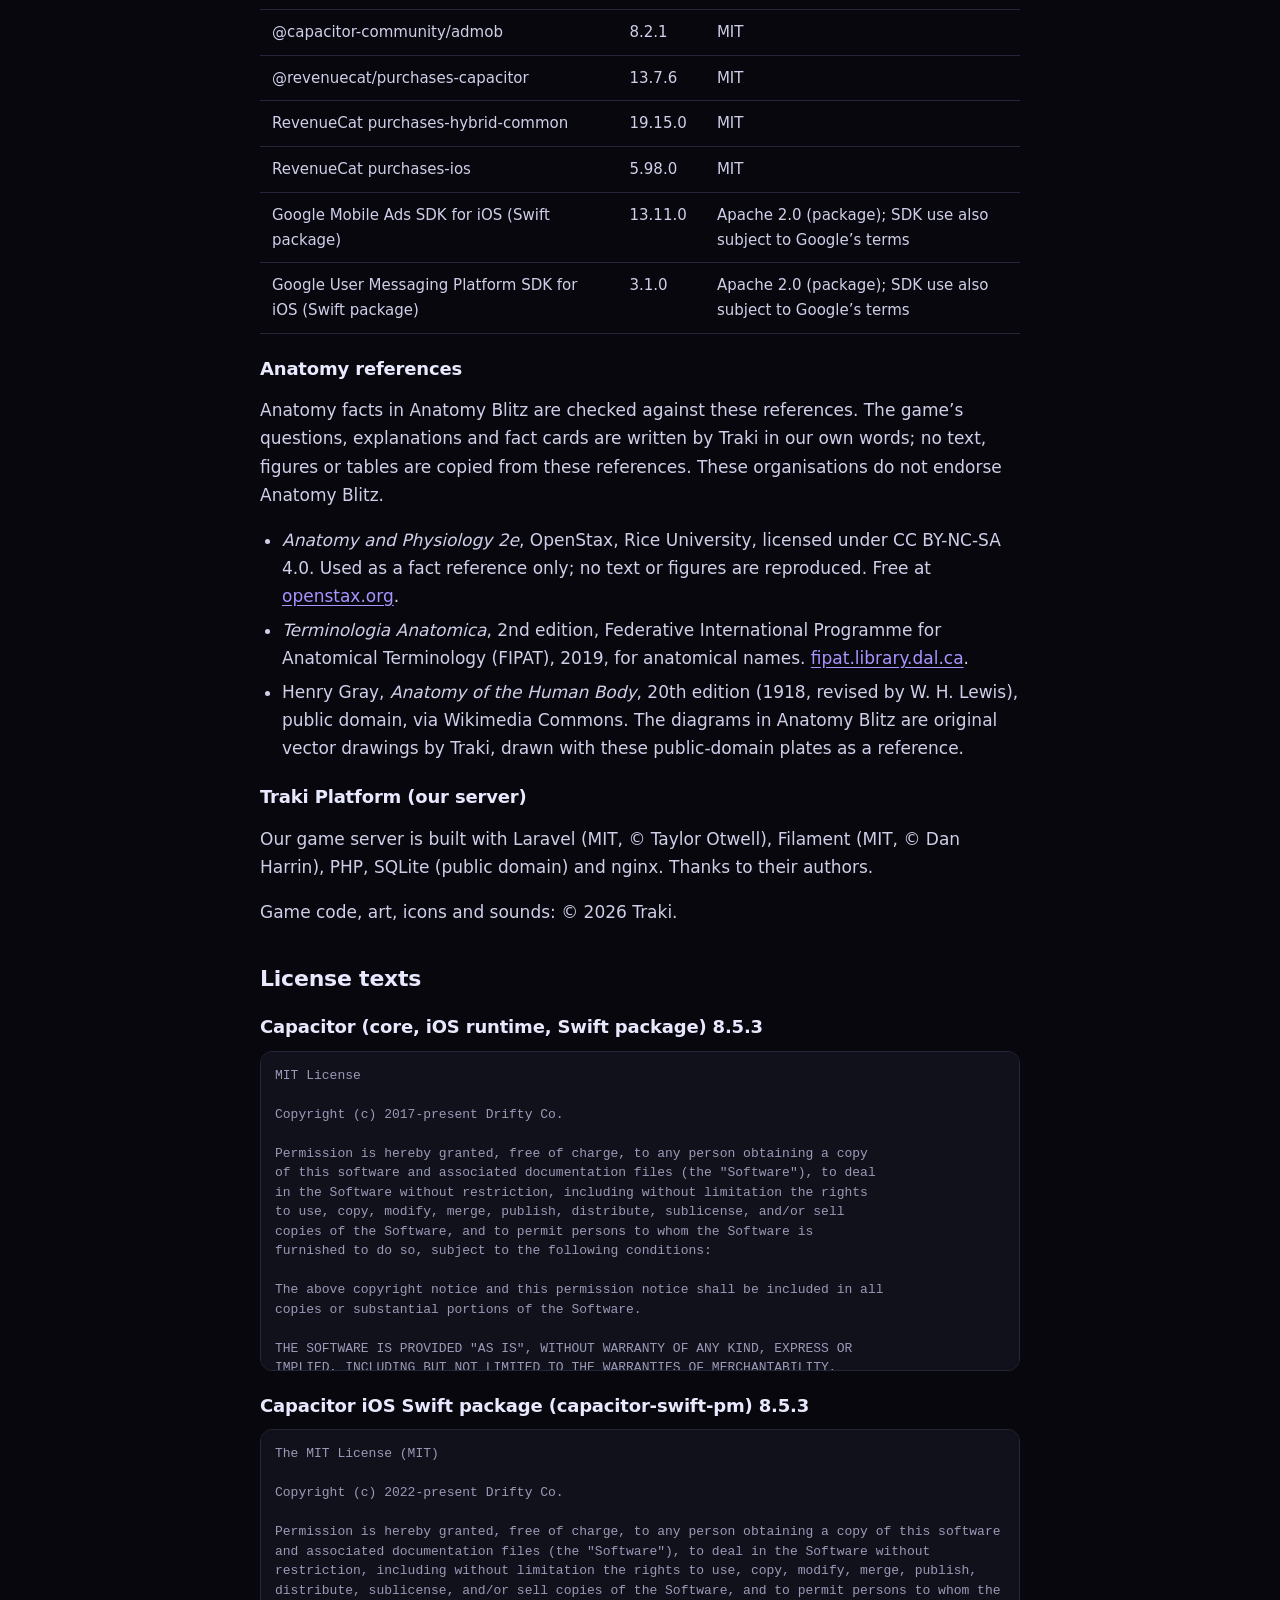
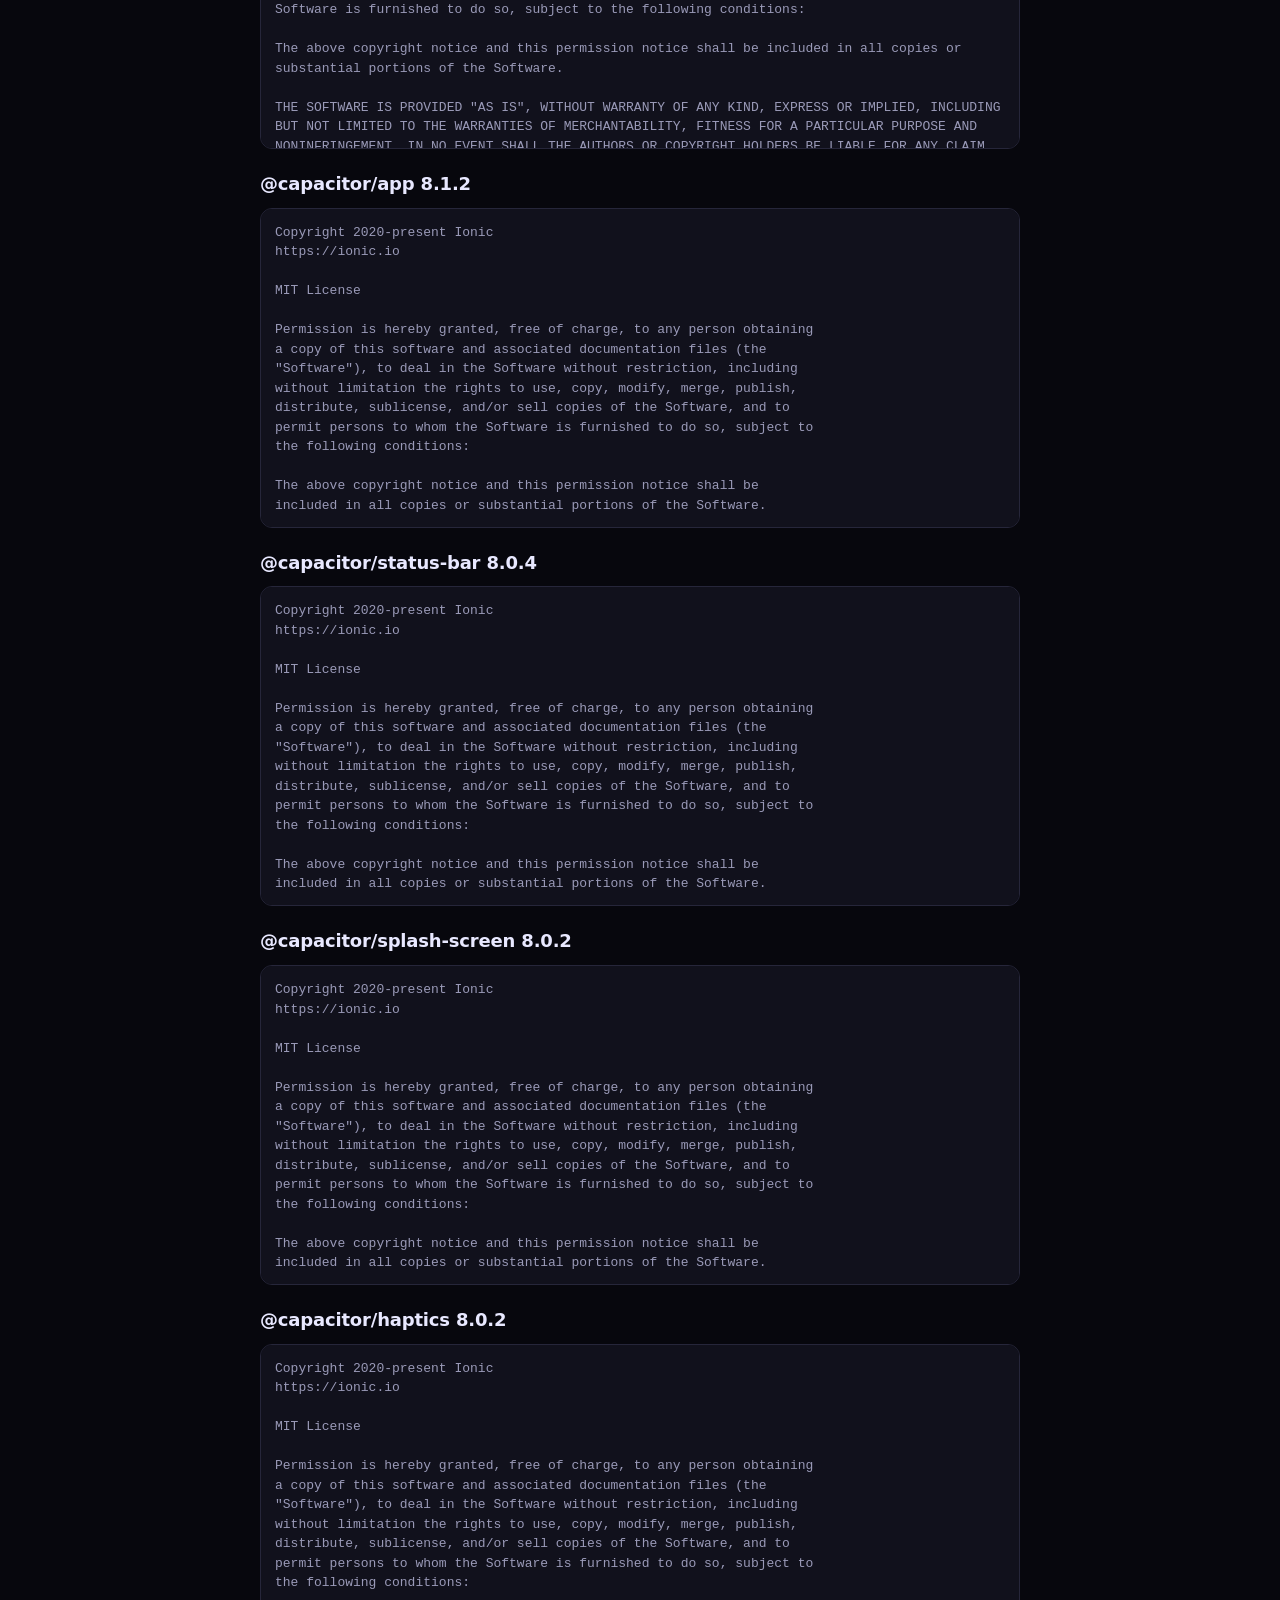
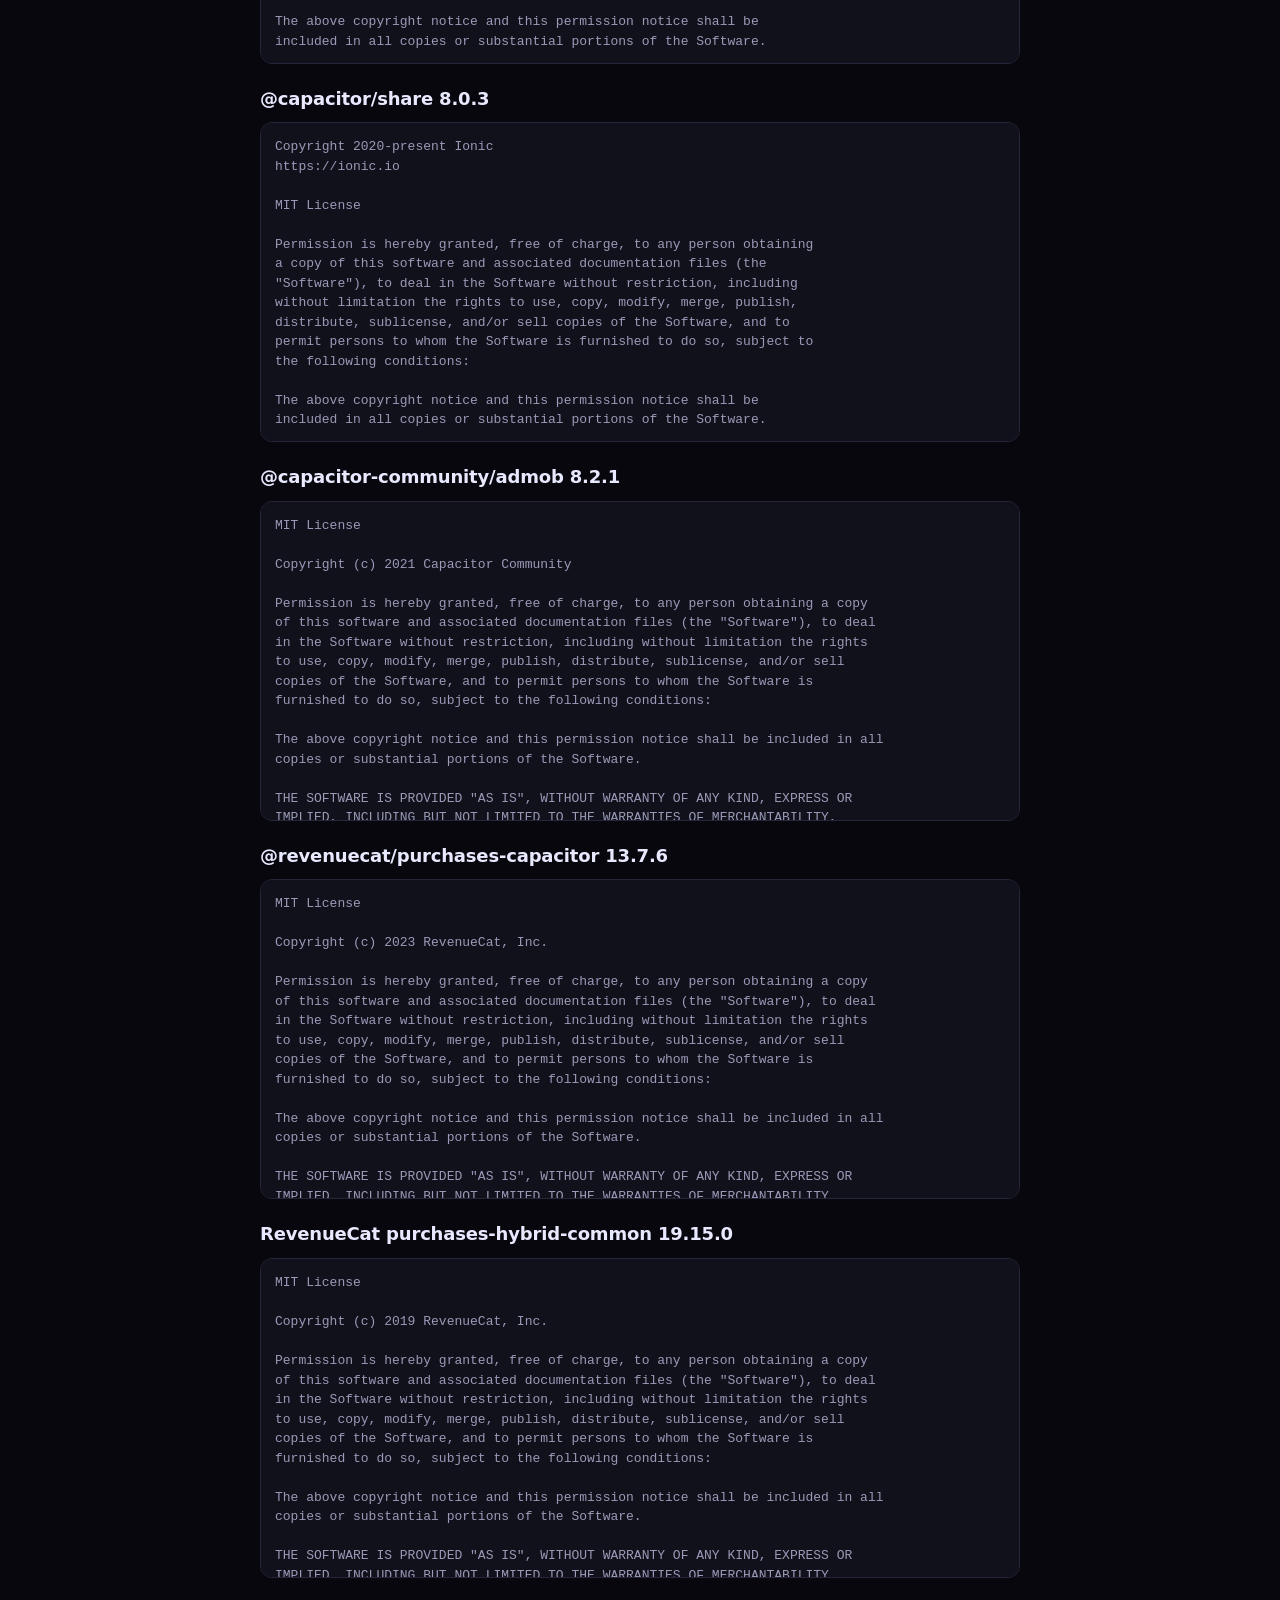
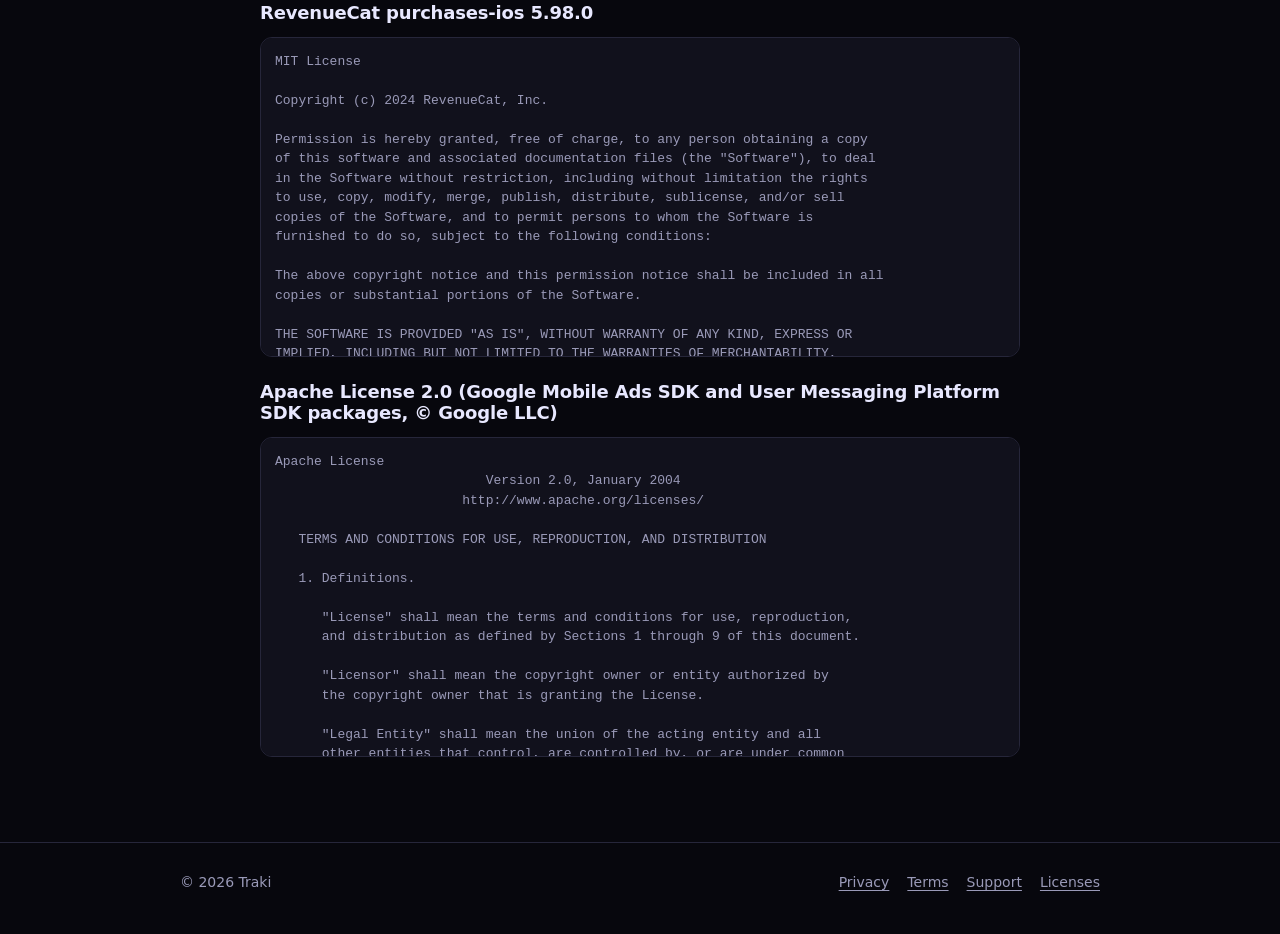
==== commit 20c3674f: "Legal pages for Anatomy Blitz: privacy, terms, support, licenses (effective 2026-10-28) Co-Authored-" ====
--- a/licenses.html
+++ b/licenses.html
@@ -24,7 +24,7 @@
 
   <main class="wrap doc">
     <h1>Licenses</h1>
-    <p class="meta">Updated October 23, 2026</p>
+    <p class="meta">Updated October 28, 2026</p>
     <p>Our games are built with the open-source and third-party software below. We thank their authors. Each part is used under the license shown.</p>
 
     <h2 id="eclipse-dash">Eclipse Dash (iOS) 1.3.0</h2>
@@ -36,6 +36,24 @@
     </div>
     <p>Game code, art, music and sound effects: © 2026 Traki. All made by the studio (procedural art and synthesised audio).</p>
 
+    <h2 id="anatomy-blitz">Anatomy Blitz (iOS) 1.0.0</h2>
+    <div class="table-wrap">
+      <table>
+        <tr><th>Component</th><th>Version</th><th>License</th></tr>
+        <tr><td>Capacitor (core, iOS runtime)</td><td>8.5.3</td><td>MIT</td></tr><tr><td>Capacitor iOS Swift package (capacitor-swift-pm)</td><td>8.5.3</td><td>MIT</td></tr><tr><td>@capacitor/app</td><td>8.1.2</td><td>MIT</td></tr><tr><td>@capacitor/status-bar</td><td>8.0.4</td><td>MIT</td></tr><tr><td>@capacitor/splash-screen</td><td>8.0.2</td><td>MIT</td></tr><tr><td>@capacitor/haptics</td><td>8.0.2</td><td>MIT</td></tr><tr><td>@capacitor/share</td><td>8.0.3</td><td>MIT</td></tr><tr><td>@capacitor-community/admob</td><td>8.2.1</td><td>MIT</td></tr><tr><td>@revenuecat/purchases-capacitor</td><td>13.7.6</td><td>MIT</td></tr><tr><td>RevenueCat purchases-hybrid-common</td><td>19.15.0</td><td>MIT</td></tr><tr><td>RevenueCat purchases-ios</td><td>5.98.0</td><td>MIT</td></tr><tr><td>Google Mobile Ads SDK for iOS (Swift package)</td><td>13.11.0</td><td>Apache 2.0 (package); SDK use also subject to Google’s terms</td></tr><tr><td>Google User Messaging Platform SDK for iOS (Swift package)</td><td>3.1.0</td><td>Apache 2.0 (package); SDK use also subject to Google’s terms</td></tr>
+      </table>
+    </div>
+    <h3>Anatomy references</h3>
+    <p>Anatomy facts in Anatomy Blitz are checked against these references. The game’s questions, explanations and fact cards are written by Traki in our own words; no text, figures or tables are copied from these references. These organisations do not endorse Anatomy Blitz.</p>
+    <ul>
+      <li><em>Anatomy and Physiology 2e</em>, OpenStax, Rice University, licensed under CC BY-NC-SA 4.0. Used as a fact reference only; no text or figures are reproduced. Free at <a href="https://openstax.org/details/books/anatomy-and-physiology-2e">openstax.org</a>.</li>
+      <li><em>Terminologia Anatomica</em>, 2nd edition, Federative International Programme for Anatomical Terminology (FIPAT), 2019, for anatomical names. <a href="https://fipat.library.dal.ca/TA2">fipat.library.dal.ca</a>.</li>
+      <li>Henry Gray, <em>Anatomy of the Human Body</em>, 20th edition (1918, revised by W. H. Lewis), public domain, via Wikimedia Commons. The diagrams in Anatomy Blitz are original vector drawings by Traki, drawn with these public-domain plates as a reference.</li>
+    </ul>
+    <h3>Traki Platform (our server)</h3>
+    <p>Our game server is built with Laravel (MIT, © Taylor Otwell), Filament (MIT, © Dan Harrin), PHP, SQLite (public domain) and nginx. Thanks to their authors.</p>
+    <p>Game code, art, icons and sounds: © 2026 Traki.</p>
+
     <h2>License texts</h2>
     <h3>Capacitor (core, iOS runtime, Swift package) 8.5.3</h3><pre class="license">MIT License
 
@@ -134,6 +152,28 @@
 LIABLE FOR ANY CLAIM, DAMAGES OR OTHER LIABILITY, WHETHER IN AN ACTION
 OF CONTRACT, TORT OR OTHERWISE, ARISING FROM, OUT OF OR IN CONNECTION
 WITH THE SOFTWARE OR THE USE OR OTHER DEALINGS IN THE SOFTWARE.</pre><h3>@capacitor/haptics 8.0.2</h3><pre class="license">Copyright 2020-present Ionic
+https://ionic.io
+
+MIT License
+
+Permission is hereby granted, free of charge, to any person obtaining
+a copy of this software and associated documentation files (the
+&quot;Software&quot;), to deal in the Software without restriction, including
+without limitation the rights to use, copy, modify, merge, publish,
+distribute, sublicense, and/or sell copies of the Software, and to
+permit persons to whom the Software is furnished to do so, subject to
+the following conditions:
+
+The above copyright notice and this permission notice shall be
+included in all copies or substantial portions of the Software.
+
+THE SOFTWARE IS PROVIDED &quot;AS IS&quot;, WITHOUT WARRANTY OF ANY KIND,
+EXPRESS OR IMPLIED, INCLUDING BUT NOT LIMITED TO THE WARRANTIES OF
+MERCHANTABILITY, FITNESS FOR A PARTICULAR PURPOSE AND
+NONINFRINGEMENT. IN NO EVENT SHALL THE AUTHORS OR COPYRIGHT HOLDERS BE
+LIABLE FOR ANY CLAIM, DAMAGES OR OTHER LIABILITY, WHETHER IN AN ACTION
+OF CONTRACT, TORT OR OTHERWISE, ARISING FROM, OUT OF OR IN CONNECTION
+WITH THE SOFTWARE OR THE USE OR OTHER DEALINGS IN THE SOFTWARE.</pre><h3>@capacitor/share 8.0.3</h3><pre class="license">Copyright 2020-present Ionic
 https://ionic.io
 
 MIT License
